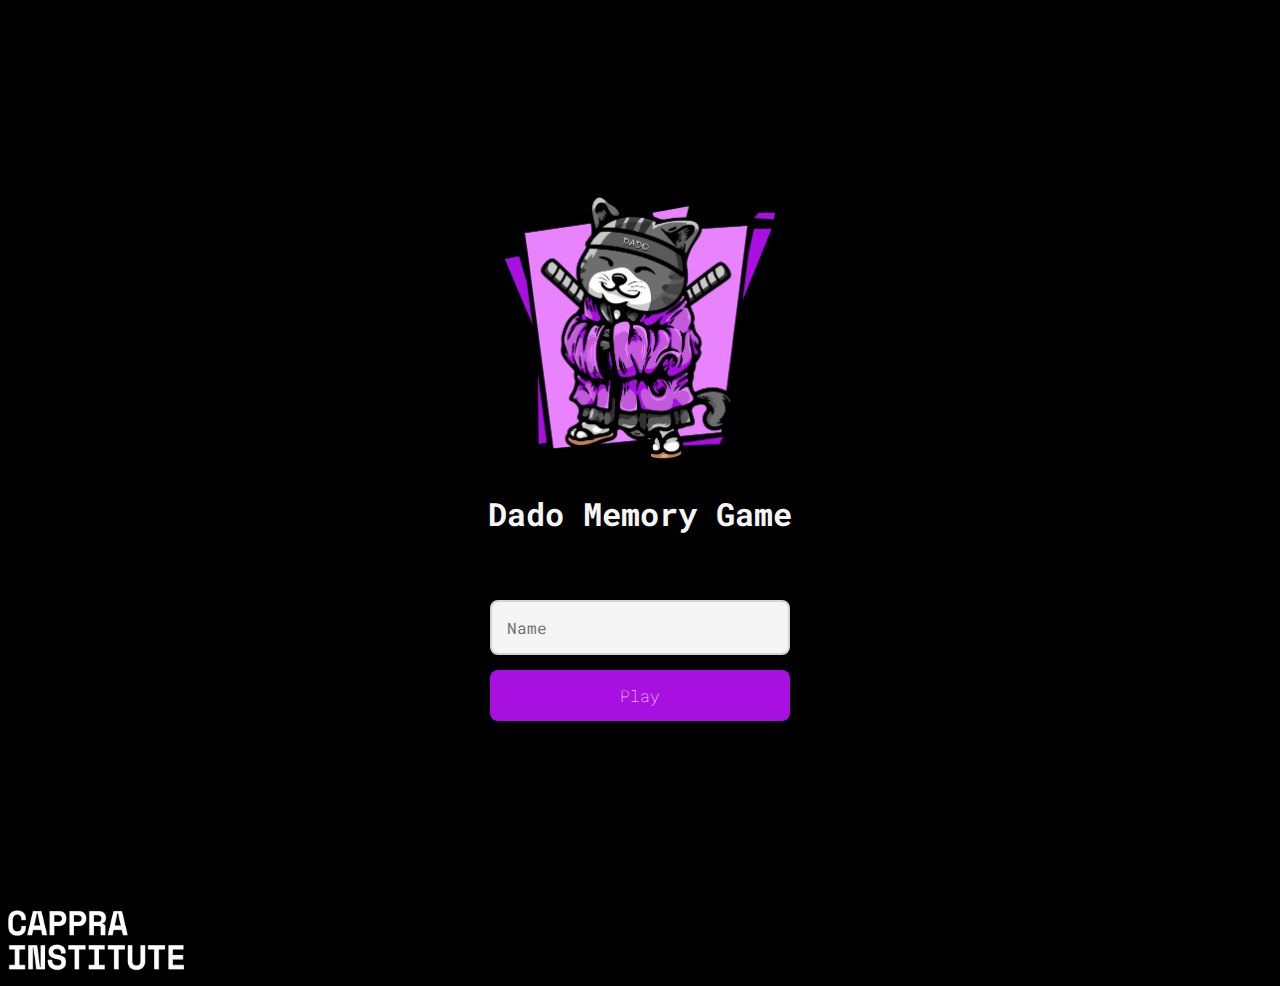
==== index.html @ a38fb58d "Dado Memory Game - MVP" ====
<!DOCTYPE html>
<html lang="en">
<head>
    <meta charset="UTF-8">
    <meta name="viewport" content="width=device-width, initial-scale=1.0">

    <link rel="stylesheet" href="./css/reset.css">
    <link rel="stylesheet" href="./css/login.css">

    <script defer src="./js/login.js"></script>

    <title>Dado Memory Game | Login</title>
</head>
<body>

    <form class="login-form">

        <div class="login__header">
        <img src="./images/cat-logo.png" alt="logo icon">
        <h1>Dado Memory Game</h1>
    </div>

    <input type="text" placeholder="Name" class="login__input">
    <button type="submit" class="login__button" disabled>Play</button>
    </form>
    
</body>
<footer>
    <!-- <p class="dev-by">Desenvolvido por Caroline Scherer(2023) <br>Arte por Rafael Boccardi</p> -->
    <img class="cappra-logo" src="./images/cappra-logo.png">
</footer>
</html>
---- css/login.css ----
/*body {
    background-image: url('../images/home-background.png');
}*/

.login-form {
    align-items: center;
    display: flex;
    flex-direction: column;
    height: 100vh;
    background-color: black;
    justify-content: center;
}

.login__header {
    align-items: center;
    display: flex;
    flex-direction: column;
    justify-content: center;
    margin-bottom: 50px;
}

.login__header img {
    width: 300px;
    padding: 15px;
}

.login__header h1 {
    color: whitesmoke;
    background-color: black;
    /*border-radius: 8px;
    border-style: solid;*/
    font-size: 2em;
    padding: 15px;
}

.login__input {
    border: 2px solid lightgrey;
    background-color: whitesmoke;
    border-radius: 8px;
    color: black;
    font-size: 1em;
    margin-bottom: 15px;
    max-width: 300px;
    outline: none;
    padding: 15px;
    width: 100%;
}

.login__button {
    background-color: #1AE866;
    border-radius: 8px;
    color: white;
    cursor: pointer;
    font-weight: bold;
    font-size: 1em;
    max-width: 300px;
    padding: 15px;
    width: 100%;
}

.login__button:disabled {
    background-color: #A80FE1;
    color:white;
    font-weight: lighter;
    cursor: auto;
}

footer {
    background-color: black;
}

.cappra-logo {
    width: 15%;
    padding: 5px;
}

.dev-by {
    color: whitesmoke;
    font-size: xx-small;
    text-align: right;
    padding: 0 5px 0 0;
}
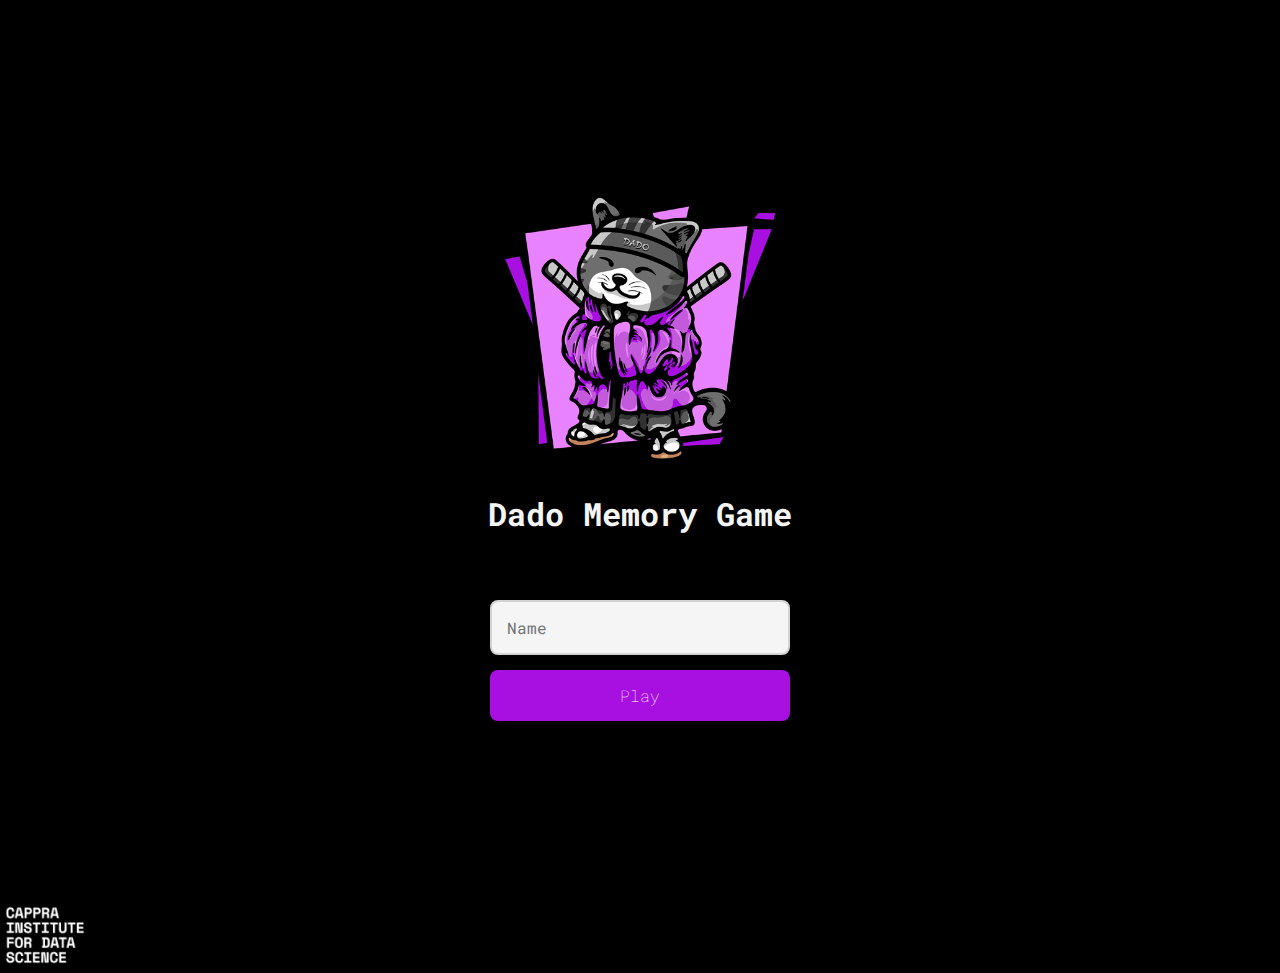
==== commit cd55b9a6: "Edition of images" ====
--- a/index.html
+++ b/index.html
@@ -16,7 +16,7 @@
     <form class="login-form">
 
         <div class="login__header">
-        <img src="./images/cat-logo.png" alt="logo icon">
+        <img src="./images/cat-logo.png" alt="logo cat icon">
         <h1>Dado Memory Game</h1>
     </div>
 
@@ -24,9 +24,9 @@
     <button type="submit" class="login__button" disabled>Play</button>
     </form>
     
+    <div class="cappra-logo">
+    <img src="./images/cappra-logo-full.png" alt="logo brand icon">
+    </div>
 </body>
-<footer>
-    <!-- <p class="dev-by">Desenvolvido por Caroline Scherer(2023) <br>Arte por Rafael Boccardi</p> -->
-    <img class="cappra-logo" src="./images/cappra-logo.png">
-</footer>
+
 </html>--- a/css/login.css
+++ b/css/login.css
@@ -1,6 +1,6 @@
-/*body {
-    background-image: url('../images/home-background.png');
-}*/
+body {
+    background-color: black;
+}
 
 .login-form {
     align-items: center;
@@ -65,18 +65,8 @@
     cursor: auto;
 }
 
-footer {
-    background-color: black;
-}
-
 .cappra-logo {
+    align-items: center;
     width: 15%;
     padding: 5px;
-}
-
-.dev-by {
-    color: whitesmoke;
-    font-size: xx-small;
-    text-align: right;
-    padding: 0 5px 0 0;
 }